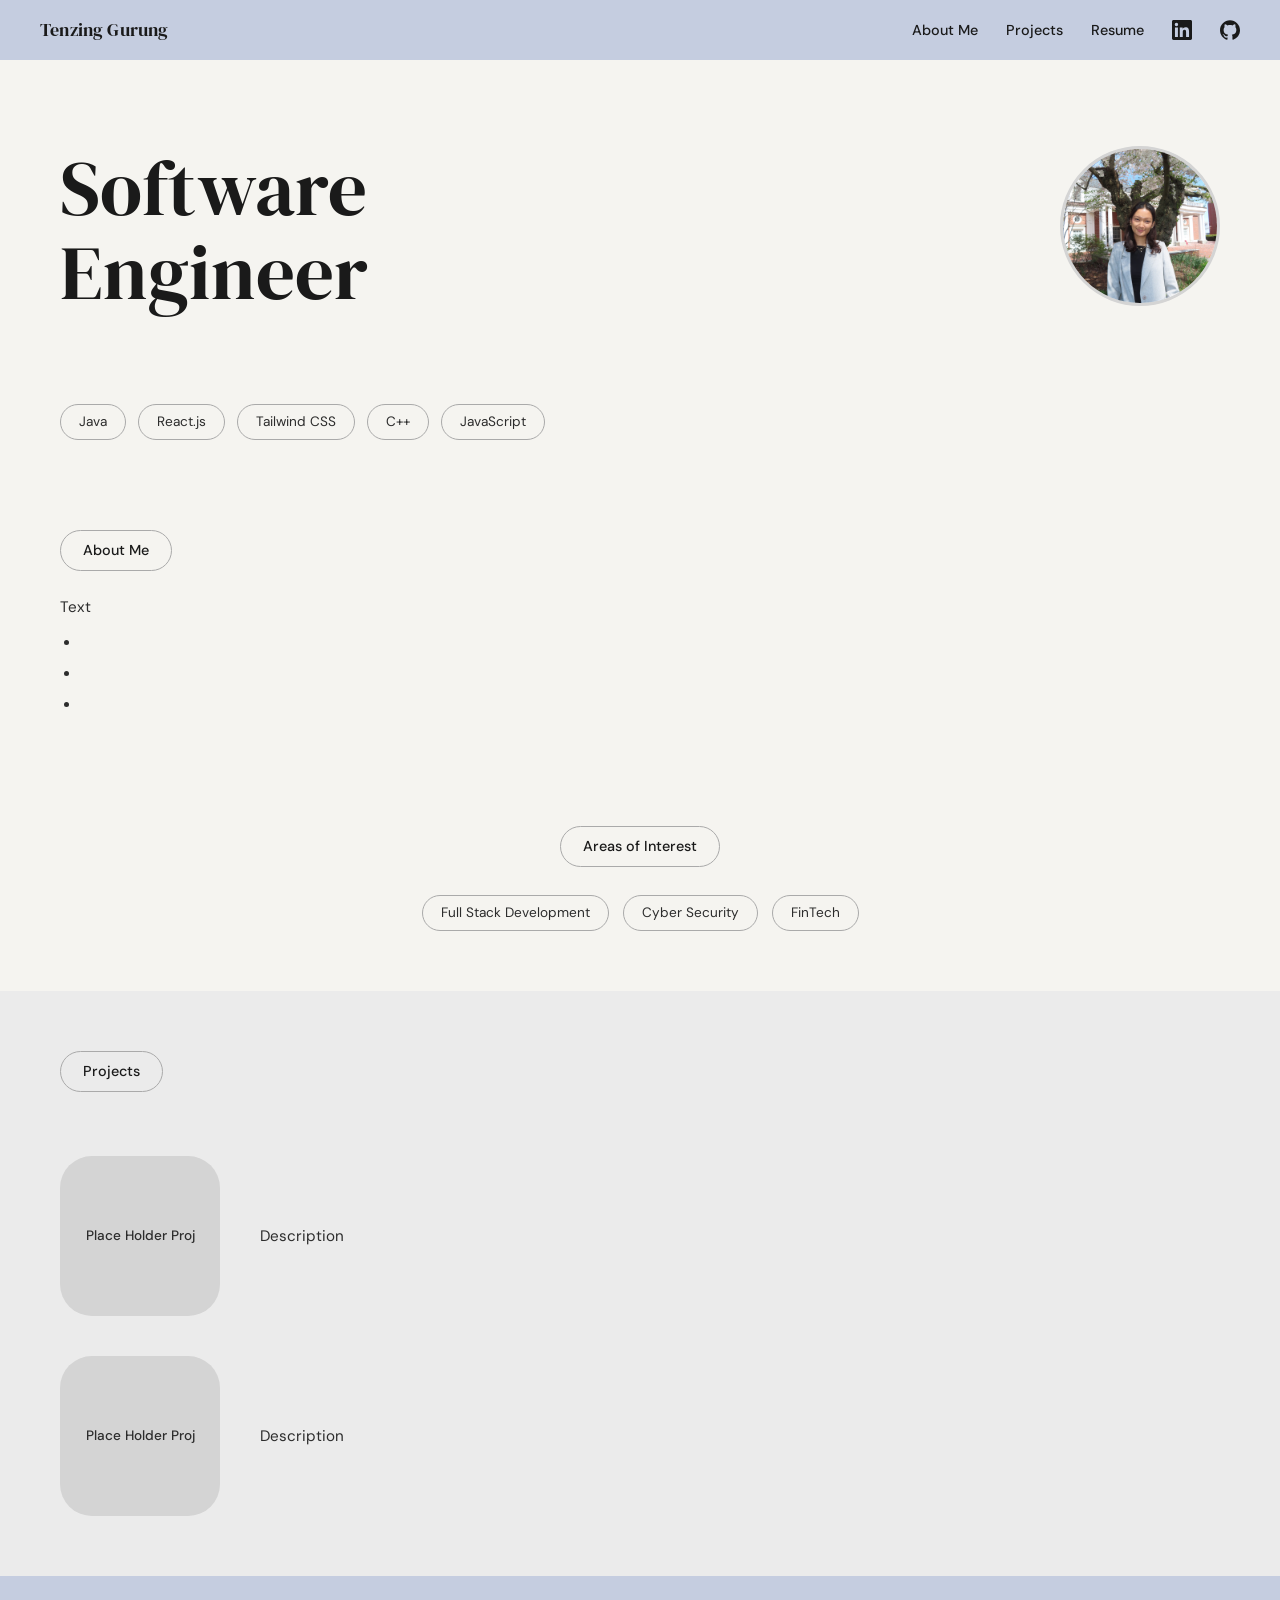
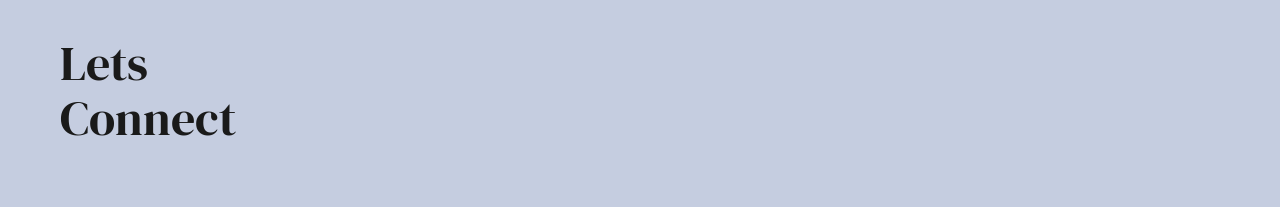
==== index.html @ 810285e2 "resume" ====
<!DOCTYPE html>
<html lang="en">
<head>
  <meta charset="UTF-8" />
  <meta name="viewport" content="width=device-width, initial-scale=1.0"/>
  <title>Tenzing Gurung</title>
  <link rel="stylesheet" href="assets/styles.css" />
  <link href="https://fonts.googleapis.com/css2?family=DM+Serif+Display:ital@0;1&family=DM+Sans:wght@300;400;500;600&display=swap" rel="stylesheet"/>
</head>
<body>

  <!-- NAV -->
  <nav class="navbar">
    <div class="nav-name">Tenzing Gurung</div>
    <ul class="nav-links">
      <li><a href="#about">About Me</a></li>
      <li><a href="#projects">Projects</a></li>
      <li><a href="assets/img/Resume.pdf">Resume</a></li>
      <li>
        <a href="https://linkedin.com" target="_blank" class="icon-link" aria-label="LinkedIn">
          <svg xmlns="http://www.w3.org/2000/svg" viewBox="0 0 24 24" fill="currentColor" width="20" height="20"><path d="M20.45 20.45h-3.554v-5.569c0-1.328-.027-3.037-1.852-3.037-1.853 0-2.136 1.445-2.136 2.939v5.667H9.354V9h3.414v1.561h.046c.477-.9 1.637-1.85 3.37-1.85 3.601 0 4.267 2.37 4.267 5.455v6.286zM5.337 7.433a2.062 2.062 0 01-2.063-2.065 2.064 2.064 0 112.063 2.065zm1.782 13.019H3.555V9h3.564v11.452zM22.225 0H1.771C.792 0 0 .774 0 1.729v20.542C0 23.227.792 24 1.771 24h20.451C23.2 24 24 23.227 24 22.271V1.729C24 .774 23.2 0 22.222 0h.003z"/></svg>
        </a>
      </li>
      <li>
        <a href="https://github.com" target="_blank" class="icon-link" aria-label="GitHub">
          <svg xmlns="http://www.w3.org/2000/svg" viewBox="0 0 24 24" fill="currentColor" width="20" height="20"><path d="M12 .297c-6.63 0-12 5.373-12 12 0 5.303 3.438 9.8 8.205 11.385.6.113.82-.258.82-.577 0-.285-.01-1.04-.015-2.04-3.338.724-4.042-1.61-4.042-1.61C4.422 18.07 3.633 17.7 3.633 17.7c-1.087-.744.084-.729.084-.729 1.205.084 1.838 1.236 1.838 1.236 1.07 1.835 2.809 1.305 3.495.998.108-.776.417-1.305.76-1.605-2.665-.3-5.466-1.332-5.466-5.93 0-1.31.465-2.38 1.235-3.22-.135-.303-.54-1.523.105-3.176 0 0 1.005-.322 3.3 1.23.96-.267 1.98-.399 3-.405 1.02.006 2.04.138 3 .405 2.28-1.552 3.285-1.23 3.285-1.23.645 1.653.24 2.873.12 3.176.765.84 1.23 1.91 1.23 3.22 0 4.61-2.805 5.625-5.475 5.92.42.36.81 1.096.81 2.22 0 1.606-.015 2.896-.015 3.286 0 .315.21.69.825.57C20.565 22.092 24 17.592 24 12.297c0-6.627-5.373-12-12-12"/></svg>
        </a>
      </li>
    </ul>
  </nav>

  <!-- HERO -->
  <section class="hero" id="home">
    <div class="hero-text">
      <h1 class="hero-title">Software<br/>Engineer</h1>
    </div>
    <div class="hero-image">
      <img src="assets/img/headshot.JPG" alt="Tenzing Gurung" class="profile-pic" />
    </div>
  </section>

  <!-- SKILLS TAGS -->
  <section class="skills-section">
    <div class="tags">
      <span class="tag">Java</span>
      <span class="tag">React.js</span>
      <span class="tag">Tailwind CSS</span>
      <span class="tag">C++</span>
      <span class="tag">JavaScript</span>
    </div>
  </section>

  <!-- ABOUT ME -->
  <section class="about-section" id="about">
    <div class="section-label">About Me</div>
    <div class="about-content">
      <p class="about-text">Text</p>
      <ul class="about-list">
        <li></li>
        <li></li>
        <li></li>
      </ul>
    </div>
  </section>

  <!-- AREAS OF INTEREST -->
  <section class="interests-section">
    <div class="interests-inner">
      <div class="section-label centered">Areas of Interest</div>
      <div class="interest-tags">
        <span class="tag">Full Stack Development</span>
        <span class="tag">Cyber Security</span>
        <span class="tag">FinTech</span>
      </div>
    </div>
  </section>

  <!-- PROJECTS -->
  <section class="projects-section" id="projects">
    <div class="section-label">Projects</div>

    <div class="project-row">
      <div class="project-card left">Place Holder Proj</div>
      <div class="project-desc right">Description</div>
    </div>

    <div class="project-row reverse">
      <div class="project-desc left">Description</div>
      <div class="project-card right">Place Holder Proj</div>
    </div>
  </section>

  <!-- FOOTER -->
  <footer class="footer">
    <h2 class="footer-title">Lets<br/>Connect</h2>
  </footer>

</body>
</html>
---- assets/styles.css ----
/* ===== RESET & BASE ===== */
*, *::before, *::after {
  box-sizing: border-box;
  margin: 0;
  padding: 0;
}

:root {
  --navy: #7a87b8;
  --navy-light: #b0bbd8;
  --navy-bg: #c5cde0;
  --off-white: #f5f4f0;
  --light-gray: #ebebeb;
  --mid-gray: #d4d4d4;
  --dark: #1a1a1a;
  --text: #2c2c2c;
  --tag-border: #aaaaaa;
}

html {
  scroll-behavior: smooth;
}

body {
  font-family: 'DM Sans', sans-serif;
  background-color: var(--off-white);
  color: var(--text);
  font-size: 16px;
  line-height: 1.6;
}

/* ===== NAVBAR ===== */
.navbar {
  display: flex;
  justify-content: space-between;
  align-items: center;
  padding: 16px 40px;
  background-color: var(--navy-bg);
  position: sticky;
  top: 0;
  z-index: 100;
}

.nav-name {
  font-family: 'DM Serif Display', serif;
  font-size: 1.1rem;
  color: var(--dark);
  letter-spacing: 0.01em;
}

.nav-links {
  list-style: none;
  display: flex;
  align-items: center;
  gap: 28px;
}

.nav-links a {
  text-decoration: none;
  color: var(--dark);
  font-size: 0.9rem;
  font-weight: 500;
  transition: opacity 0.2s;
}

.nav-links a:hover {
  opacity: 0.6;
}

.icon-link {
  display: flex;
  align-items: center;
}

/* ===== HERO ===== */
.hero {
  display: flex;
  justify-content: space-between;
  align-items: center;
  padding: 80px 60px 60px 60px;
  background-color: var(--off-white);
  min-height: 320px;
}

.hero-title {
  font-family: 'DM Serif Display', serif;
  font-size: clamp(2.8rem, 6vw, 5rem);
  font-weight: 400;
  line-height: 1.1;
  color: var(--dark);
}

.profile-pic {
  width: 160px;
  height: 160px;
  border-radius: 50%;
  object-fit: cover;
  border: 3px solid var(--mid-gray);
}

/* ===== SKILLS TAGS ===== */
.skills-section {
  padding: 24px 60px 40px;
  background-color: var(--off-white);
}

.tags {
  display: flex;
  flex-wrap: wrap;
  gap: 12px;
}

.tag {
  border: 1px solid var(--tag-border);
  border-radius: 999px;
  padding: 6px 18px;
  font-size: 0.85rem;
  font-weight: 400;
  color: var(--text);
  background: transparent;
  white-space: nowrap;
}

/* ===== ABOUT ME ===== */
.about-section {
  padding: 50px 60px;
  background-color: var(--off-white);
}

.section-label {
  display: inline-block;
  border: 1px solid var(--tag-border);
  border-radius: 999px;
  padding: 8px 22px;
  font-size: 0.9rem;
  font-weight: 500;
  margin-bottom: 24px;
  color: var(--dark);
}

.section-label.centered {
  display: block;
  text-align: center;
  width: fit-content;
  margin: 0 auto 28px auto;
}

.about-text {
  font-size: 0.95rem;
  color: var(--text);
  margin-bottom: 12px;
}

.about-list {
  padding-left: 20px;
  display: flex;
  flex-direction: column;
  gap: 8px;
}

.about-list li {
  font-size: 0.9rem;
  color: var(--text);
}

/* ===== INTERESTS ===== */
.interests-section {
  padding: 60px 60px;
  background-color: var(--off-white);
}

.interests-inner {
  display: flex;
  flex-direction: column;
  align-items: center;
}

.interest-tags {
  display: flex;
  flex-wrap: wrap;
  gap: 14px;
  justify-content: center;
}

/* ===== PROJECTS ===== */
.projects-section {
  padding: 60px 60px;
  background-color: var(--light-gray);
}

.project-row {
  display: flex;
  align-items: center;
  gap: 40px;
  margin-top: 40px;
}

.project-row.reverse {
  flex-direction: row-reverse;
}

.project-card {
  width: 160px;
  height: 160px;
  min-width: 160px;
  background-color: var(--mid-gray);
  border-radius: 32px;
  display: flex;
  align-items: center;
  justify-content: center;
  text-align: center;
  font-size: 0.85rem;
  font-weight: 500;
  color: var(--text);
  padding: 16px;
  transition: transform 0.2s;
}

.project-card:hover {
  transform: scale(1.03);
}

.project-desc {
  font-size: 0.95rem;
  color: var(--text);
  flex: 1;
}

/* ===== FOOTER ===== */
.footer {
  background-color: var(--navy-bg);
  padding: 60px 60px;
  min-height: 160px;
  display: flex;
  align-items: flex-start;
}

.footer-title {
  font-family: 'DM Serif Display', serif;
  font-size: clamp(2rem, 4vw, 3rem);
  font-weight: 400;
  color: var(--dark);
  line-height: 1.15;
}

/* ===== RESPONSIVE ===== */
@media (max-width: 600px) {
  .navbar {
    padding: 14px 20px;
    flex-wrap: wrap;
    gap: 12px;
  }

  .hero {
    padding: 50px 24px 40px;
    flex-direction: column-reverse;
    align-items: flex-start;
    gap: 28px;
  }

  .skills-section,
  .about-section,
  .interests-section,
  .projects-section {
    padding: 40px 24px;
  }

  .project-row,
  .project-row.reverse {
    flex-direction: column;
    align-items: flex-start;
  }

  .footer {
    padding: 50px 24px;
  }
}
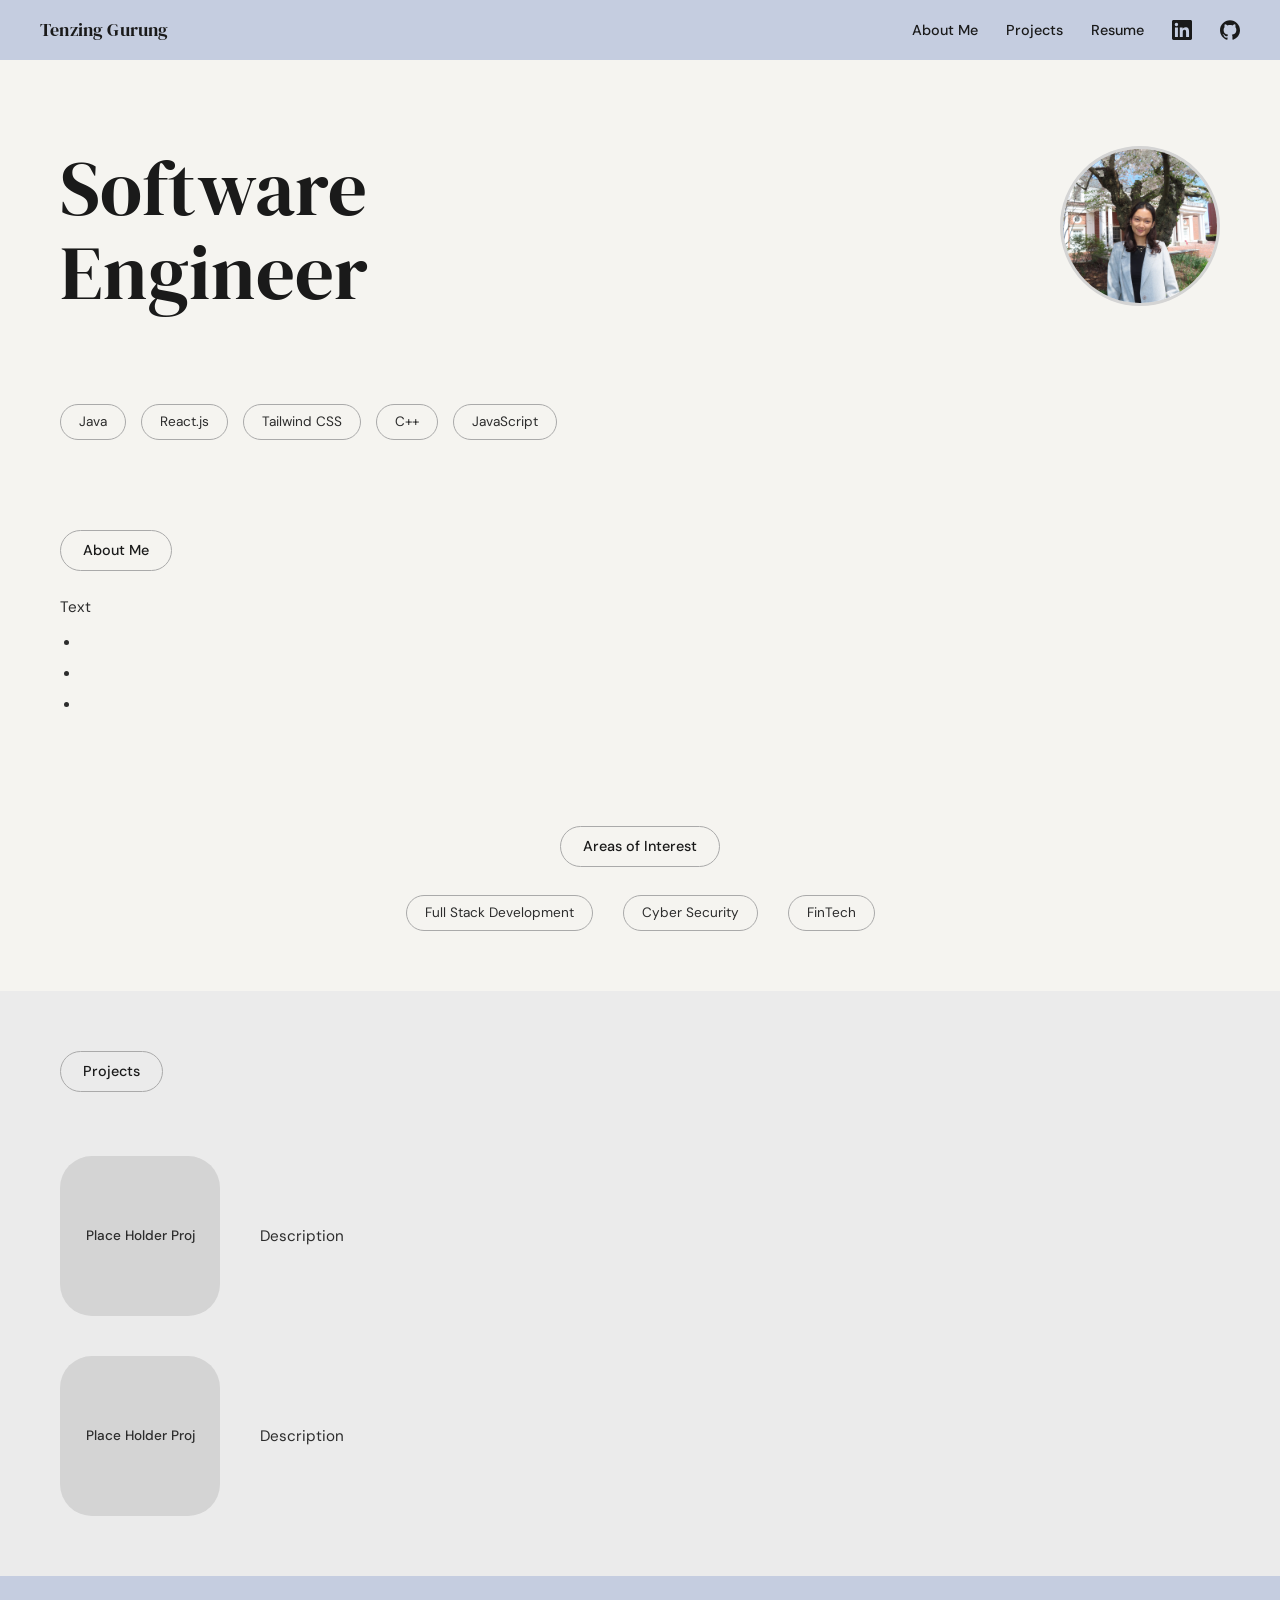
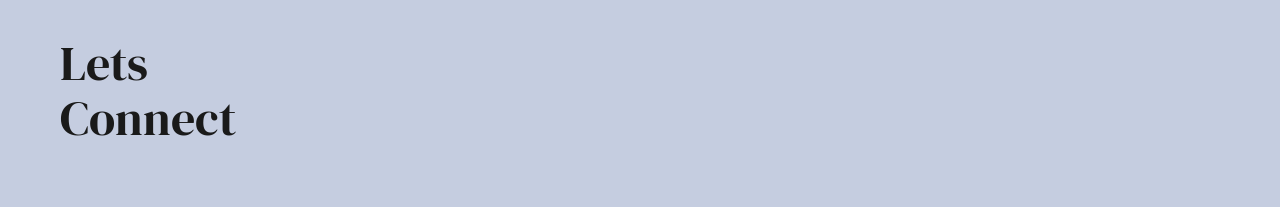
==== commit 875be035: "Style Adjustments" ====
--- a/index.html
+++ b/index.html
@@ -17,12 +17,12 @@
       <li><a href="#projects">Projects</a></li>
       <li><a href="assets/img/Resume.pdf">Resume</a></li>
       <li>
-        <a href="https://linkedin.com" target="_blank" class="icon-link" aria-label="LinkedIn">
+        <a href="https://www.linkedin.com/in/tenzing-gurung-/" target="_blank" class="icon-link" aria-label="LinkedIn">
           <svg xmlns="http://www.w3.org/2000/svg" viewBox="0 0 24 24" fill="currentColor" width="20" height="20"><path d="M20.45 20.45h-3.554v-5.569c0-1.328-.027-3.037-1.852-3.037-1.853 0-2.136 1.445-2.136 2.939v5.667H9.354V9h3.414v1.561h.046c.477-.9 1.637-1.85 3.37-1.85 3.601 0 4.267 2.37 4.267 5.455v6.286zM5.337 7.433a2.062 2.062 0 01-2.063-2.065 2.064 2.064 0 112.063 2.065zm1.782 13.019H3.555V9h3.564v11.452zM22.225 0H1.771C.792 0 0 .774 0 1.729v20.542C0 23.227.792 24 1.771 24h20.451C23.2 24 24 23.227 24 22.271V1.729C24 .774 23.2 0 22.222 0h.003z"/></svg>
         </a>
       </li>
       <li>
-        <a href="https://github.com" target="_blank" class="icon-link" aria-label="GitHub">
+        <a href="https://github.com/Tenzing101" target="_blank" class="icon-link" aria-label="GitHub">
           <svg xmlns="http://www.w3.org/2000/svg" viewBox="0 0 24 24" fill="currentColor" width="20" height="20"><path d="M12 .297c-6.63 0-12 5.373-12 12 0 5.303 3.438 9.8 8.205 11.385.6.113.82-.258.82-.577 0-.285-.01-1.04-.015-2.04-3.338.724-4.042-1.61-4.042-1.61C4.422 18.07 3.633 17.7 3.633 17.7c-1.087-.744.084-.729.084-.729 1.205.084 1.838 1.236 1.838 1.236 1.07 1.835 2.809 1.305 3.495.998.108-.776.417-1.305.76-1.605-2.665-.3-5.466-1.332-5.466-5.93 0-1.31.465-2.38 1.235-3.22-.135-.303-.54-1.523.105-3.176 0 0 1.005-.322 3.3 1.23.96-.267 1.98-.399 3-.405 1.02.006 2.04.138 3 .405 2.28-1.552 3.285-1.23 3.285-1.23.645 1.653.24 2.873.12 3.176.765.84 1.23 1.91 1.23 3.22 0 4.61-2.805 5.625-5.475 5.92.42.36.81 1.096.81 2.22 0 1.606-.015 2.896-.015 3.286 0 .315.21.69.825.57C20.565 22.092 24 17.592 24 12.297c0-6.627-5.373-12-12-12"/></svg>
         </a>
       </li>
--- a/assets/styles.css
+++ b/assets/styles.css
@@ -82,6 +82,10 @@
   min-height: 320px;
 }
 
+.hero-image {
+  margin-left: -100px;
+}
+
 .hero-title {
   font-family: 'DM Serif Display', serif;
   font-size: clamp(2.8rem, 6vw, 5rem);
@@ -107,7 +111,8 @@
 .tags {
   display: flex;
   flex-wrap: wrap;
-  gap: 12px;
+  align-items: center;
+  gap: 15px;
 }
 
 .tag {
@@ -178,7 +183,7 @@
 .interest-tags {
   display: flex;
   flex-wrap: wrap;
-  gap: 14px;
+  gap: 30px;
   justify-content: center;
 }
 
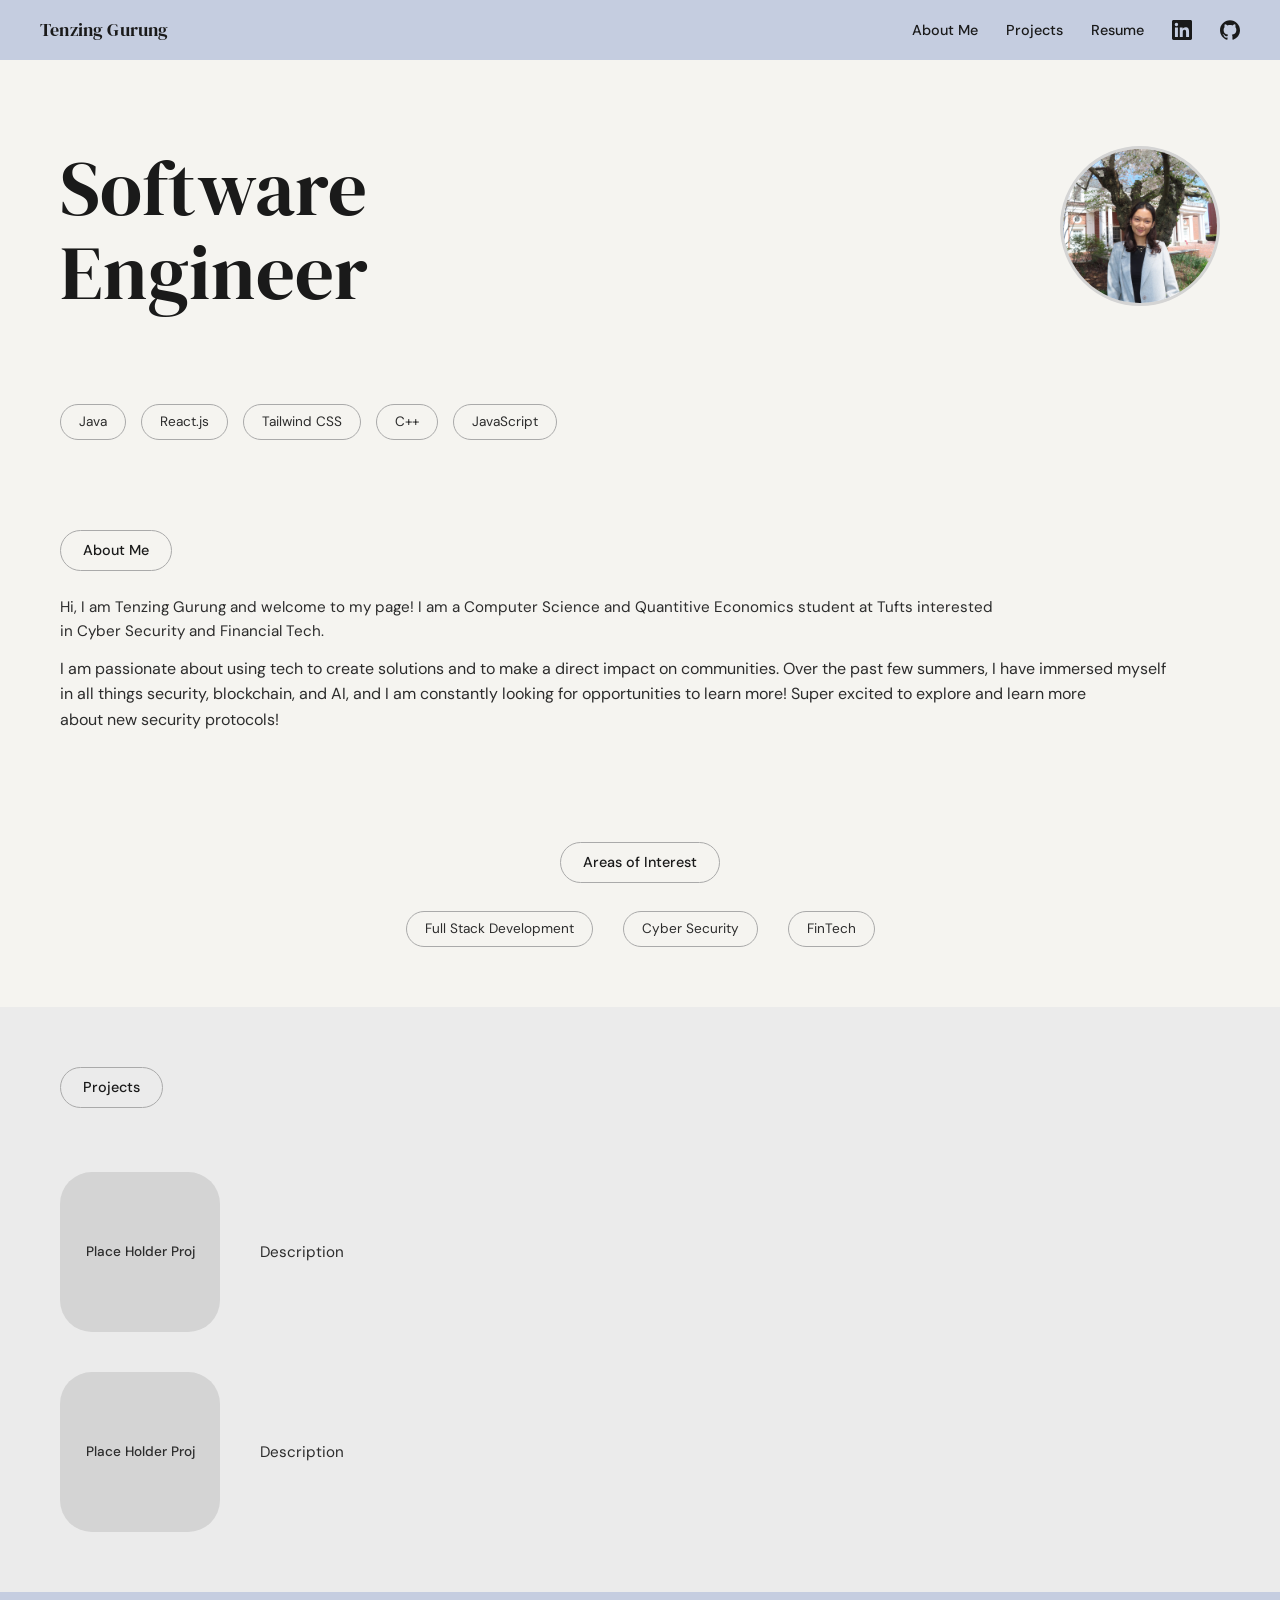
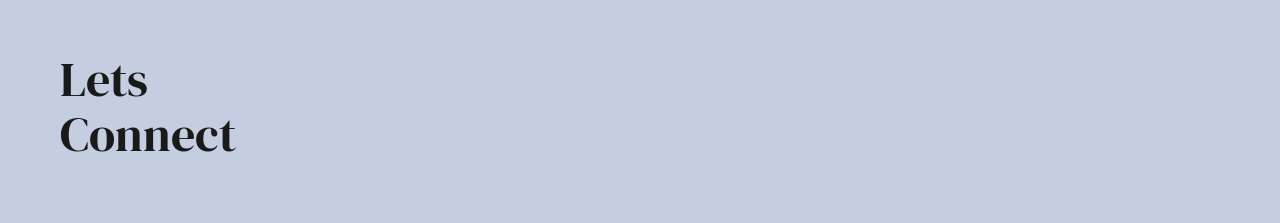
==== commit b2ee60e5: "Content" ====
--- a/index.html
+++ b/index.html
@@ -54,12 +54,13 @@
   <section class="about-section" id="about">
     <div class="section-label">About Me</div>
     <div class="about-content">
-      <p class="about-text">Text</p>
-      <ul class="about-list">
-        <li></li>
-        <li></li>
-        <li></li>
-      </ul>
+    	<p class="about-text">Hi, I am Tenzing Gurung and welcome to my page! I am a Computer Science and Quantitive Economics student at Tufts interested<br \>
+		in Cyber Security and Financial Tech. 
+		</p>
+		<p>I am passionate about using tech to create solutions and to make a direct impact on communities. Over the past few summers, I have immersed myself<br \> 
+			in all things security, blockchain, and AI, and I am constantly looking for opportunities to learn more! Super excited to explore and learn more<br \>
+			about new security protocols!
+		</p>
     </div>
   </section>
 
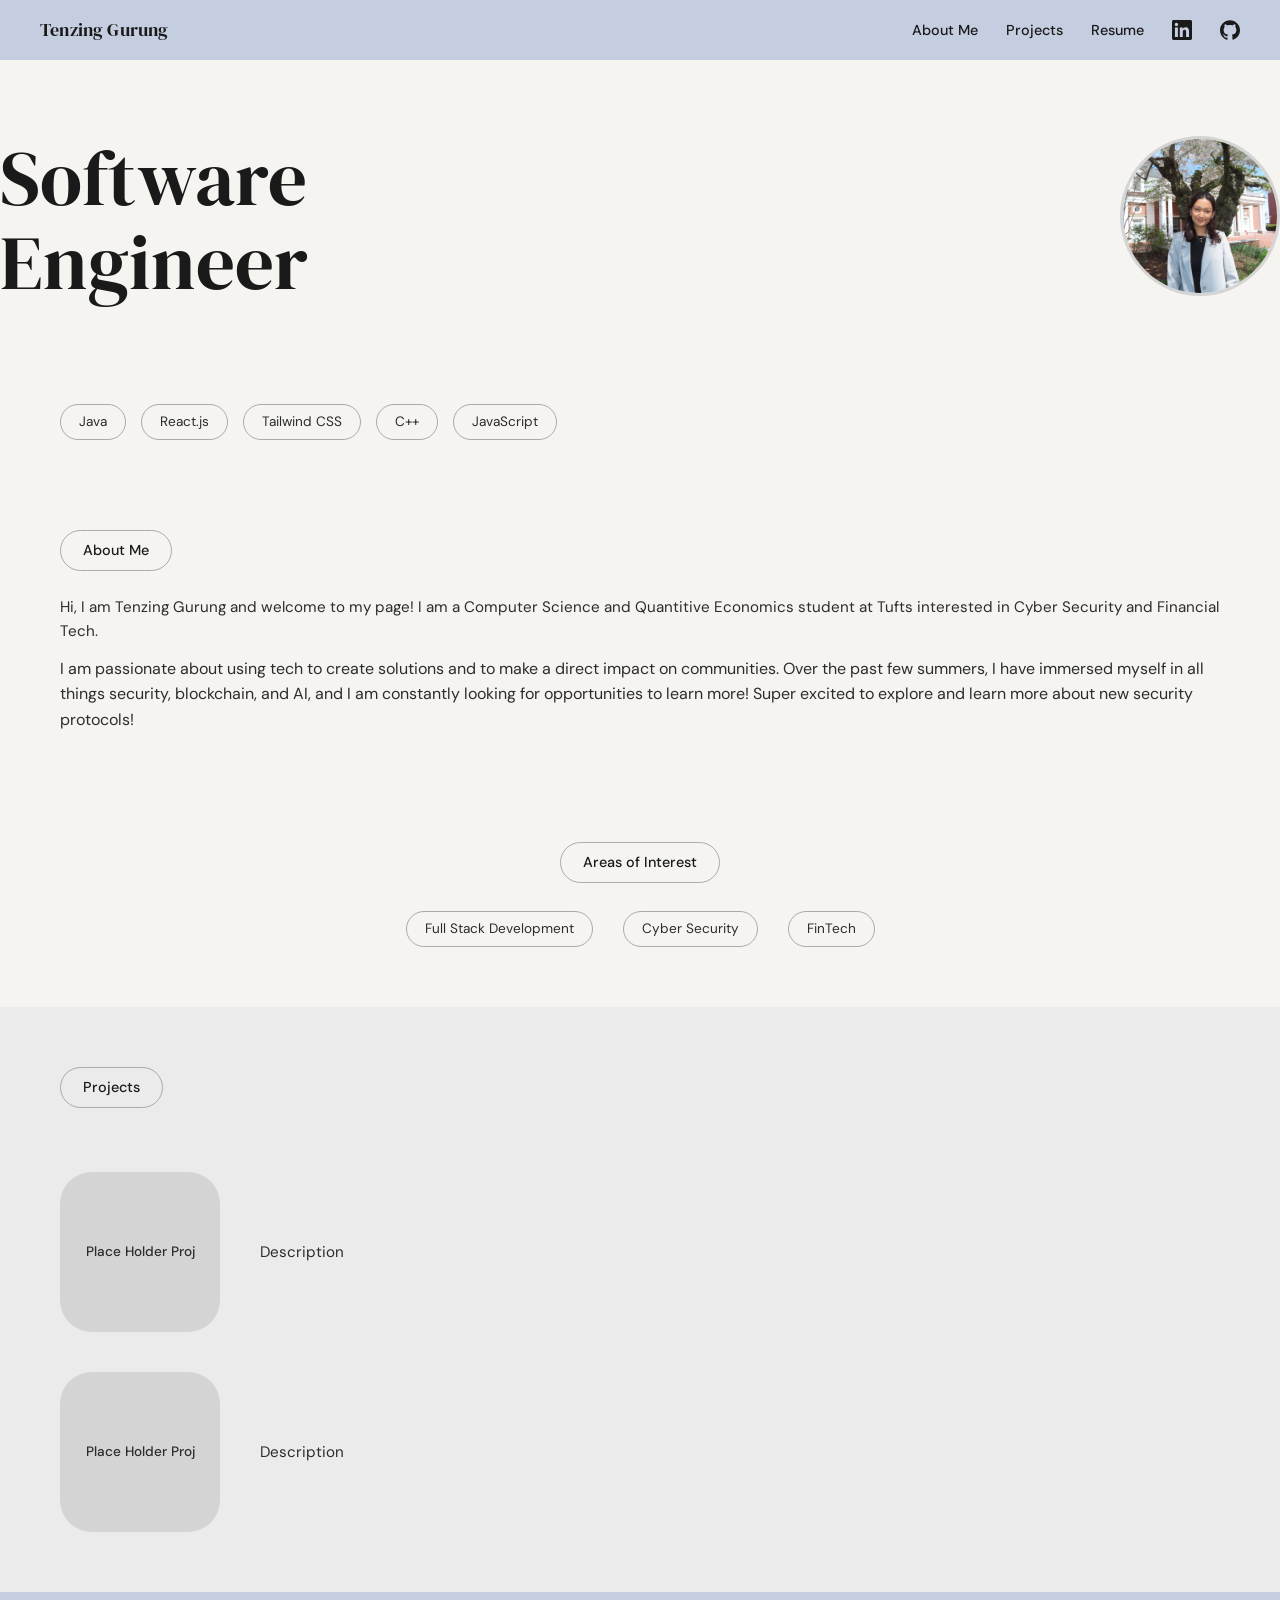
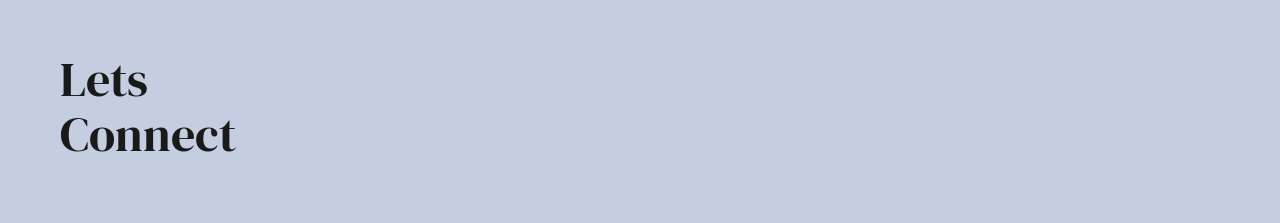
==== commit c13da23c: "image fix" ====
--- a/index.html
+++ b/index.html
@@ -54,11 +54,11 @@
   <section class="about-section" id="about">
     <div class="section-label">About Me</div>
     <div class="about-content">
-    	<p class="about-text">Hi, I am Tenzing Gurung and welcome to my page! I am a Computer Science and Quantitive Economics student at Tufts interested<br \>
+    	<p class="about-text">Hi, I am Tenzing Gurung and welcome to my page! I am a Computer Science and Quantitive Economics student at Tufts interested
 		in Cyber Security and Financial Tech. 
 		</p>
-		<p>I am passionate about using tech to create solutions and to make a direct impact on communities. Over the past few summers, I have immersed myself<br \> 
-			in all things security, blockchain, and AI, and I am constantly looking for opportunities to learn more! Super excited to explore and learn more<br \>
+		<p>I am passionate about using tech to create solutions and to make a direct impact on communities. Over the past few summers, I have immersed myself 
+			in all things security, blockchain, and AI, and I am constantly looking for opportunities to learn more! Super excited to explore and learn more
 			about new security protocols!
 		</p>
     </div>
--- a/assets/styles.css
+++ b/assets/styles.css
@@ -77,13 +77,12 @@
   display: flex;
   justify-content: space-between;
   align-items: center;
-  padding: 80px 60px 60px 60px;
   background-color: var(--off-white);
   min-height: 320px;
 }
 
 .hero-image {
-  margin-left: -100px;
+  margin-left: -600px;
 }
 
 .hero-title {
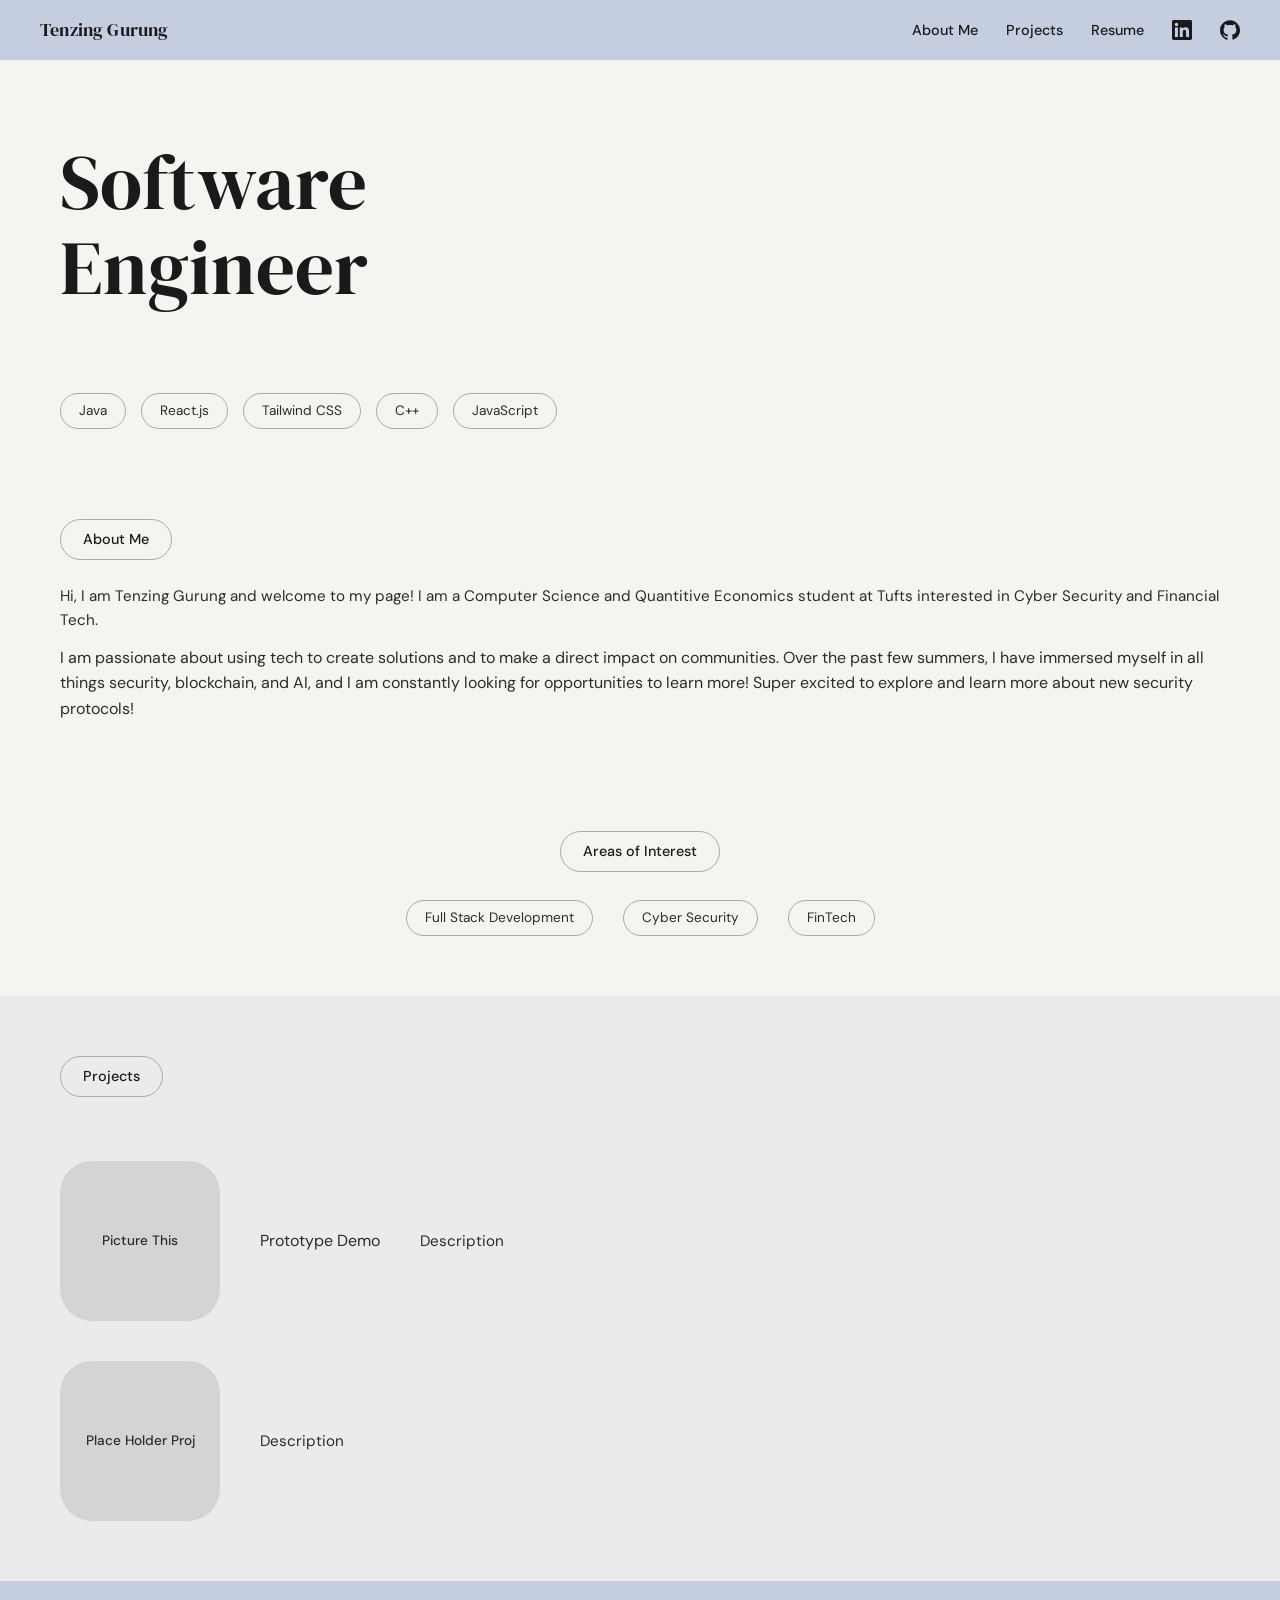
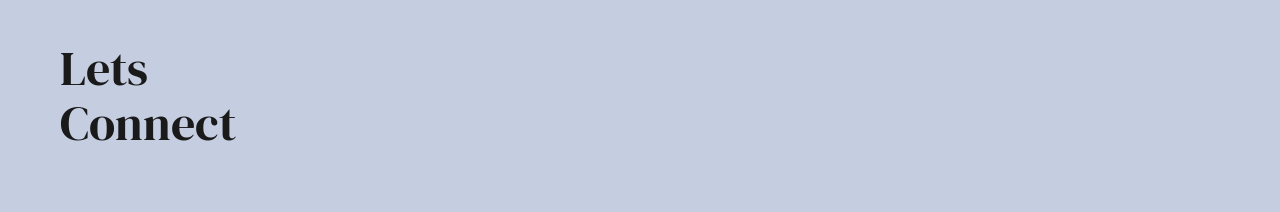
==== commit 8084954f: "changes" ====
--- a/index.html
+++ b/index.html
@@ -81,7 +81,8 @@
     <div class="section-label">Projects</div>
 
     <div class="project-row">
-      <div class="project-card left">Place Holder Proj</div>
+      <div class="project-card left">Picture This</div>
+	  <a src="https://www.figma.com/proto/IVPysnx43zK3c3yhiMDCac/PictureThis?node-id=0-1&t=Qdj0qw2vFsrGIb17-1">Prototype Demo</a>
       <div class="project-desc right">Description</div>
     </div>
 
--- a/assets/styles.css
+++ b/assets/styles.css
@@ -75,10 +75,10 @@
 /* ===== HERO ===== */
 .hero {
   display: flex;
-  justify-content: space-between;
-  align-items: center;
-  background-color: var(--off-white);
-  min-height: 320px;
+  align-items: center;
+  padding: 80px 60px 60px 60px;
+  background-color: var(--off-white);
+  min-height: 100px;
 }
 
 .hero-image {
@@ -110,7 +110,7 @@
 .tags {
   display: flex;
   flex-wrap: wrap;
-  align-items: center;
+  justify-items: center;
   gap: 15px;
 }
 
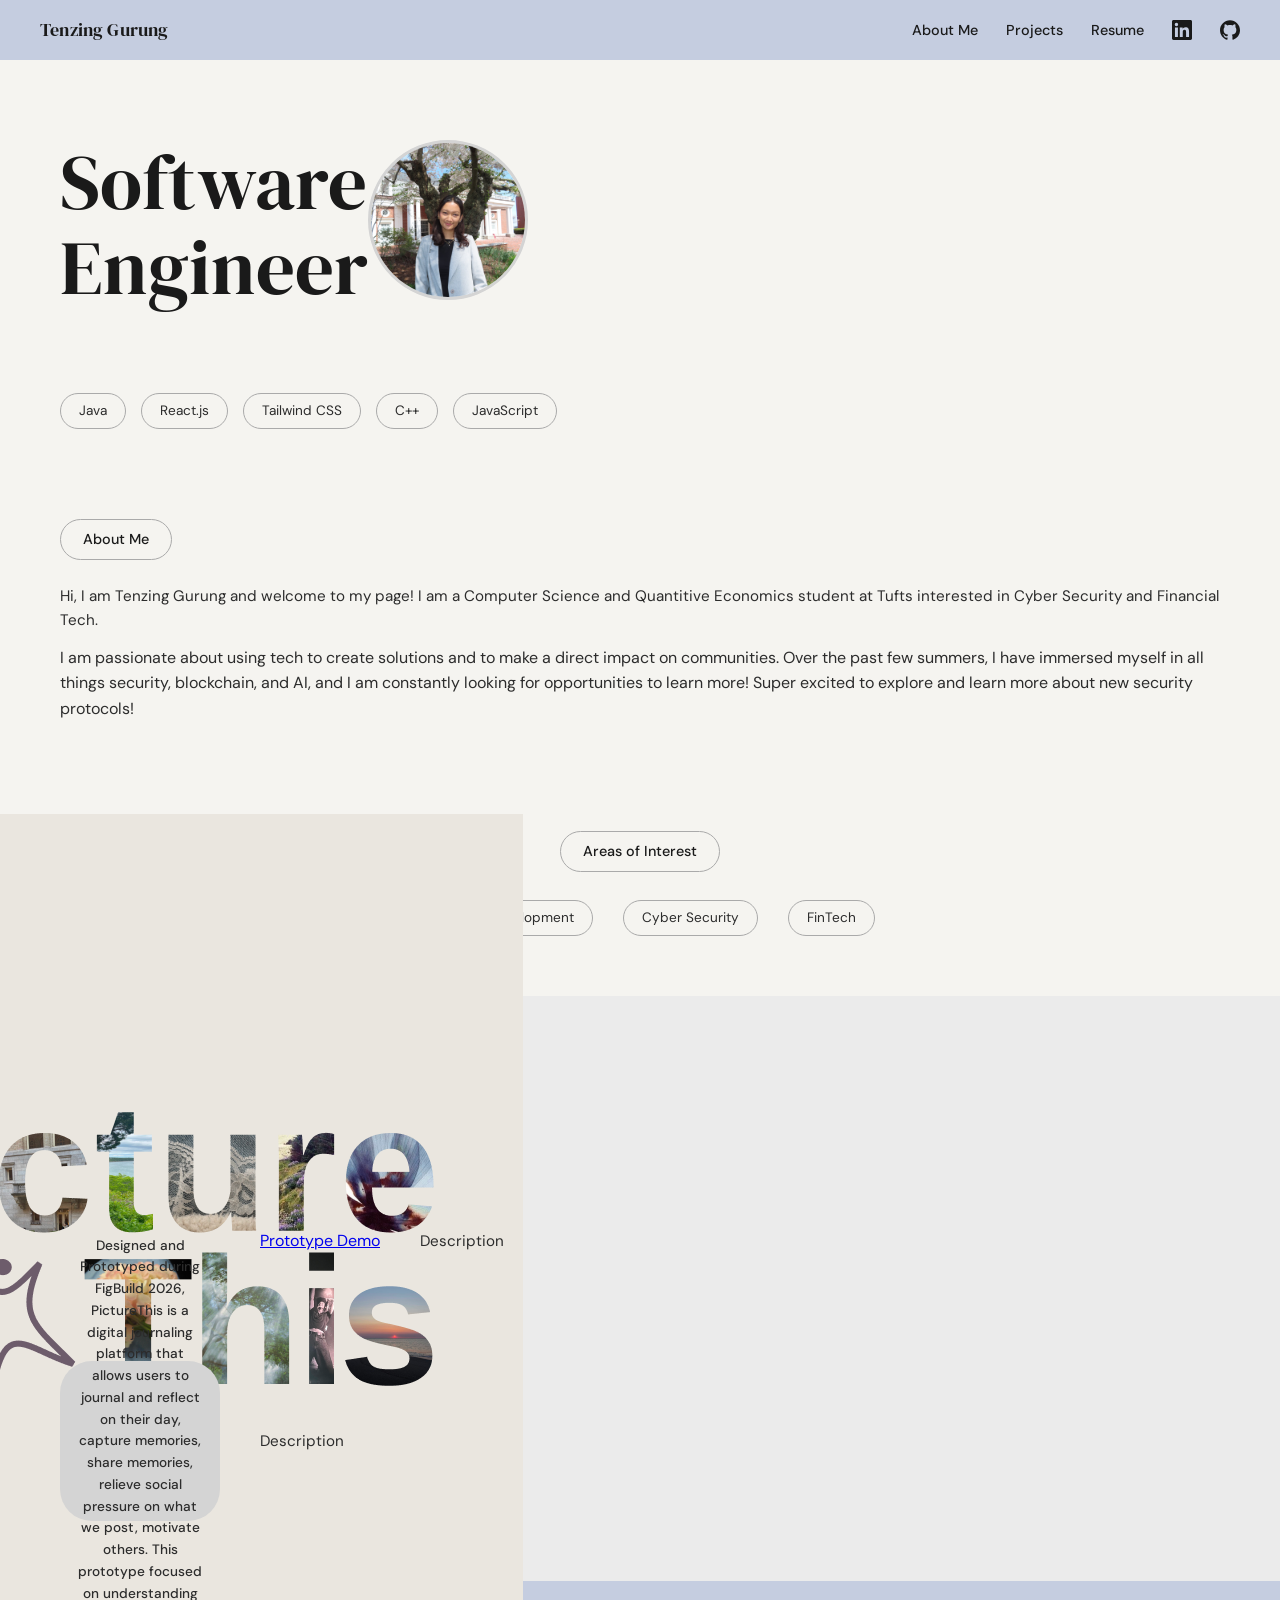
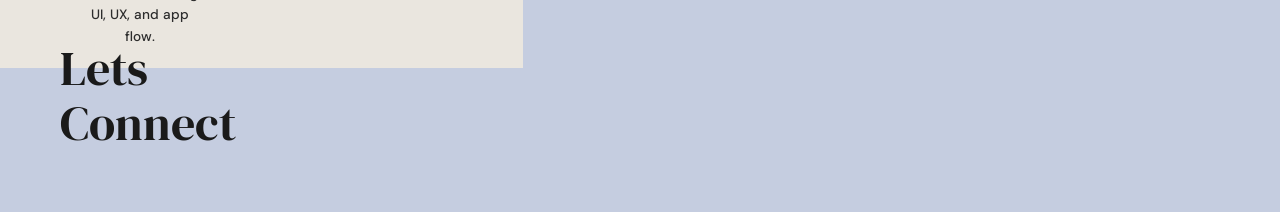
==== commit 06363004: "project descriptions" ====
--- a/index.html
+++ b/index.html
@@ -81,14 +81,16 @@
     <div class="section-label">Projects</div>
 
     <div class="project-row">
-      <div class="project-card left">Picture This</div>
-	  <a src="https://www.figma.com/proto/IVPysnx43zK3c3yhiMDCac/PictureThis?node-id=0-1&t=Qdj0qw2vFsrGIb17-1">Prototype Demo</a>
+      <div class="project-card left">
+		<img src="assets/img/pictureThis.png"></img>
+	</div>
+	  <a href="https://www.figma.com/proto/IVPysnx43zK3c3yhiMDCac/PictureThis?node-id=0-1&t=Qdj0qw2vFsrGIb17-1">Prototype Demo</a>
       <div class="project-desc right">Description</div>
     </div>
 
     <div class="project-row reverse">
       <div class="project-desc left">Description</div>
-      <div class="project-card right">Place Holder Proj</div>
+      <div class="project-card right">Designed and Prototyped during FigBuild 2026, PictureThis is a digital journaling platform that allows users to journal and reflect on their day, capture memories, share memories, relieve social pressure on what we post, motivate others. This prototype focused on understanding UI, UX, and app flow.</div>
     </div>
   </section>
 
--- a/assets/styles.css
+++ b/assets/styles.css
@@ -75,14 +75,10 @@
 /* ===== HERO ===== */
 .hero {
   display: flex;
-  align-items: center;
+  align-items: space-between;
   padding: 80px 60px 60px 60px;
   background-color: var(--off-white);
-  min-height: 100px;
-}
-
-.hero-image {
-  margin-left: -600px;
+  min-height: 250px;
 }
 
 .hero-title {
@@ -110,7 +106,6 @@
 .tags {
   display: flex;
   flex-wrap: wrap;
-  justify-items: center;
   gap: 15px;
 }
 
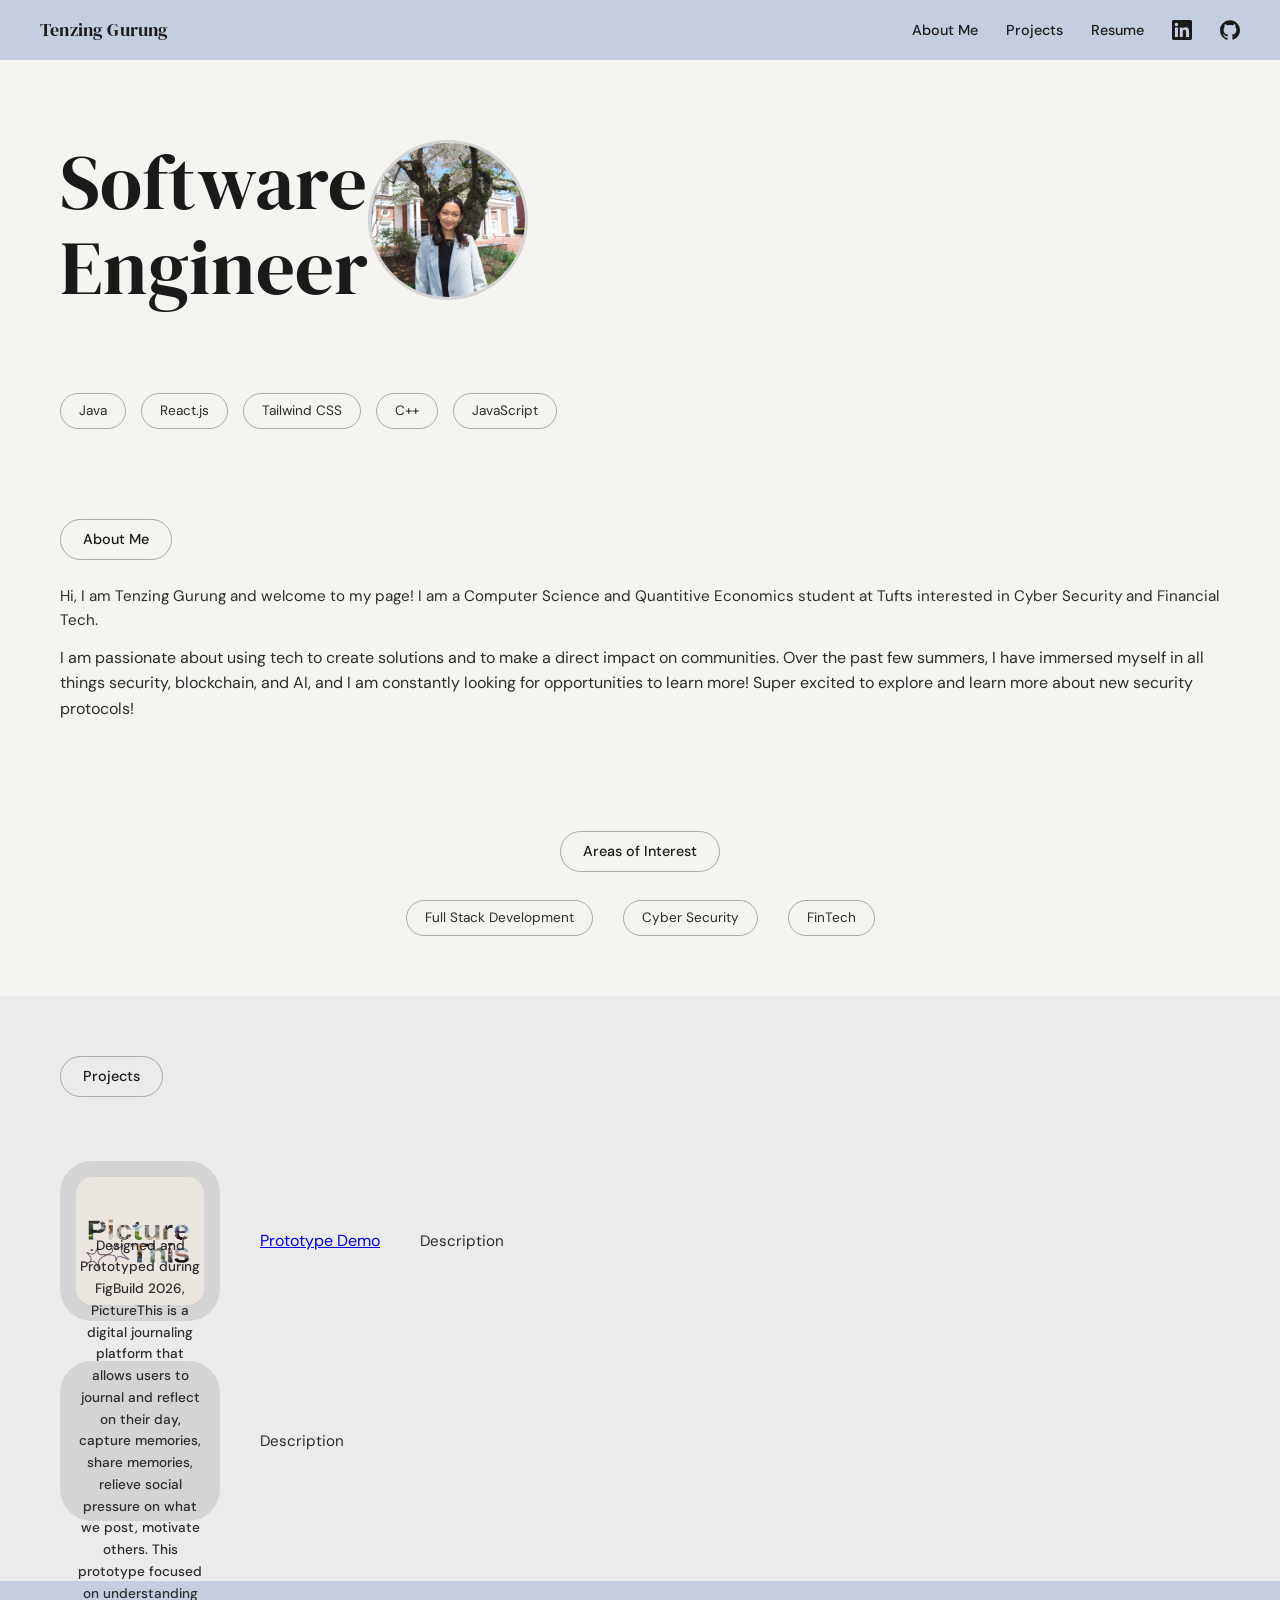
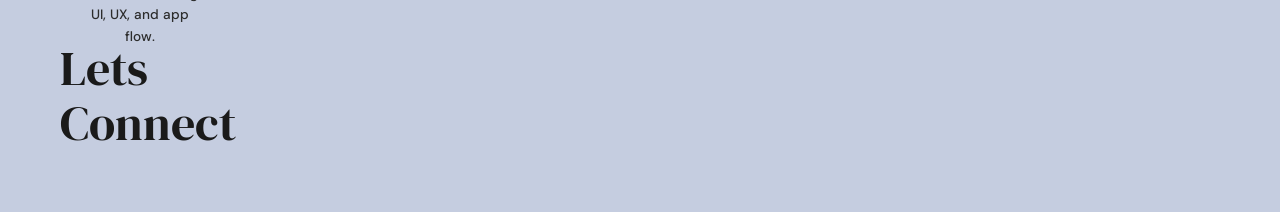
==== commit cefb0042: "fixing images" ====
--- a/index.html
+++ b/index.html
@@ -81,9 +81,7 @@
     <div class="section-label">Projects</div>
 
     <div class="project-row">
-      <div class="project-card left">
-		<img src="assets/img/pictureThis.png"></img>
-	</div>
+		<img src="assets/img/pictureThis.png" alt="PictureThis" class="project-card left"></img>
 	  <a href="https://www.figma.com/proto/IVPysnx43zK3c3yhiMDCac/PictureThis?node-id=0-1&t=Qdj0qw2vFsrGIb17-1">Prototype Demo</a>
       <div class="project-desc right">Description</div>
     </div>
--- a/assets/styles.css
+++ b/assets/styles.css
@@ -78,7 +78,7 @@
   align-items: space-between;
   padding: 80px 60px 60px 60px;
   background-color: var(--off-white);
-  min-height: 250px;
+  min-height: 300px;
 }
 
 .hero-title {
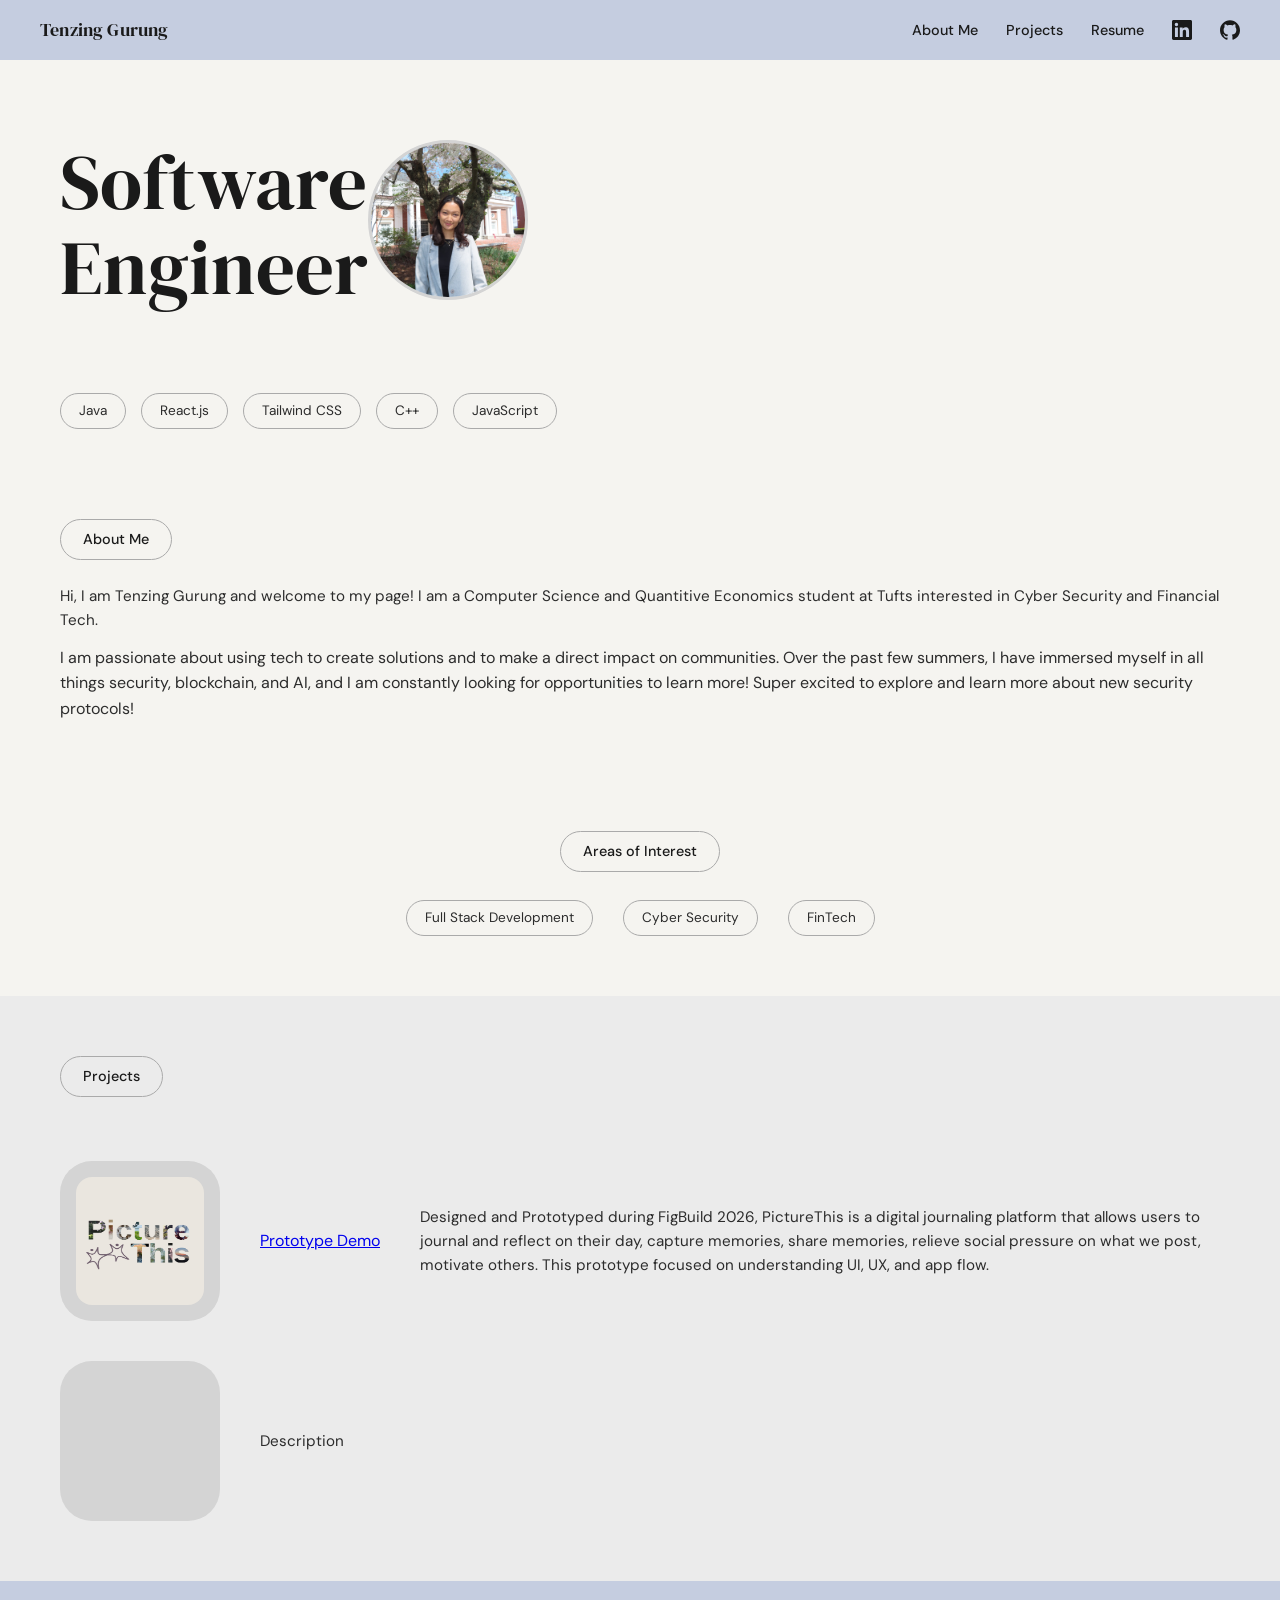
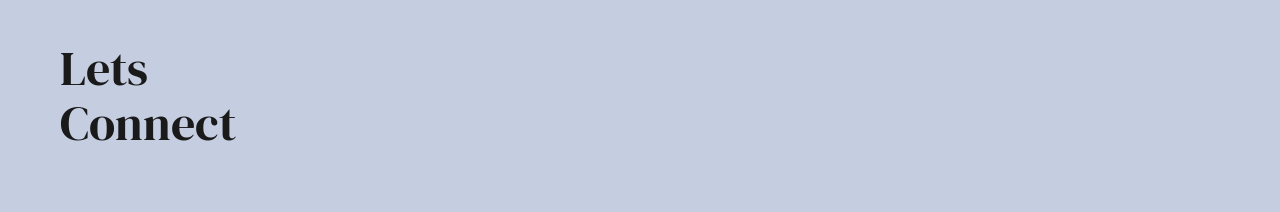
==== commit ea98ec79: "Update index.html" ====
--- a/index.html
+++ b/index.html
@@ -83,12 +83,12 @@
     <div class="project-row">
 		<img src="assets/img/pictureThis.png" alt="PictureThis" class="project-card left"></img>
 	  <a href="https://www.figma.com/proto/IVPysnx43zK3c3yhiMDCac/PictureThis?node-id=0-1&t=Qdj0qw2vFsrGIb17-1">Prototype Demo</a>
-      <div class="project-desc right">Description</div>
+      <div class="project-desc right">Designed and Prototyped during FigBuild 2026, PictureThis is a digital journaling platform that allows users to journal and reflect on their day, capture memories, share memories, relieve social pressure on what we post, motivate others. This prototype focused on understanding UI, UX, and app flow.</div>
     </div>
 
     <div class="project-row reverse">
       <div class="project-desc left">Description</div>
-      <div class="project-card right">Designed and Prototyped during FigBuild 2026, PictureThis is a digital journaling platform that allows users to journal and reflect on their day, capture memories, share memories, relieve social pressure on what we post, motivate others. This prototype focused on understanding UI, UX, and app flow.</div>
+      <div class="project-card right"></div>
     </div>
   </section>
 
